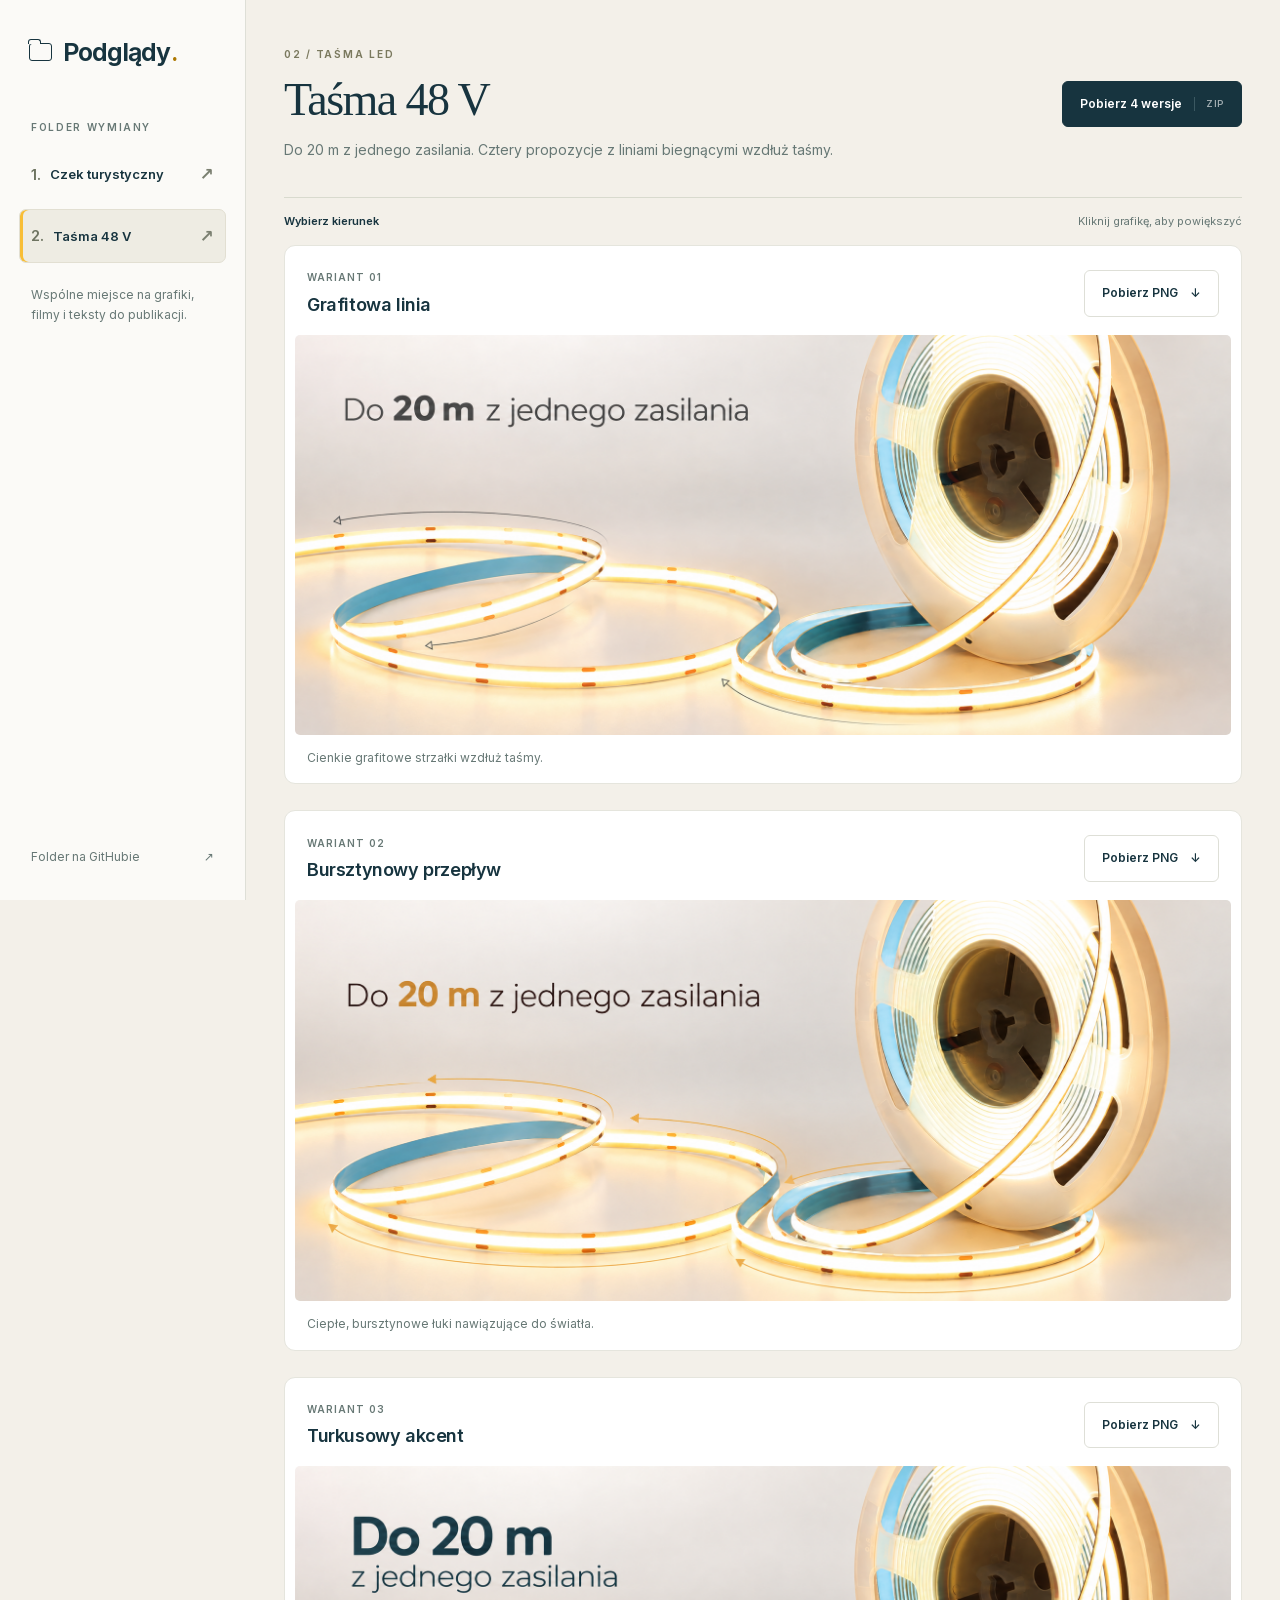
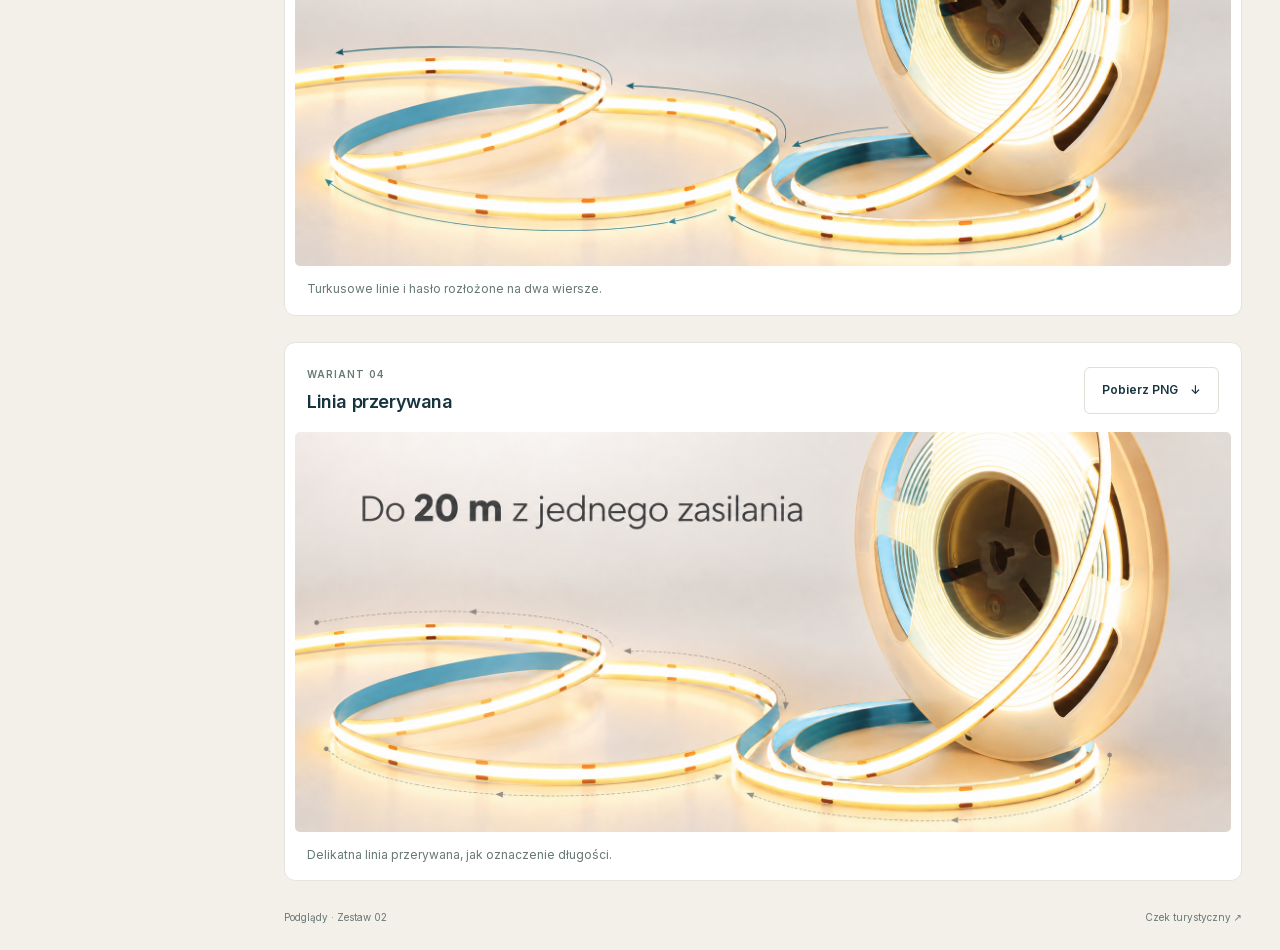
==== tasma-48v.html @ ebef5451 "Ustaw trzy ujęcia jacuzzi i dodaj cztery warianty taśmy 48 V" ====
<!doctype html>
<html lang="pl">
<head>
  <meta charset="utf-8">
  <meta name="viewport" content="width=device-width, initial-scale=1">
  <meta name="robots" content="noindex, nofollow">
  <meta name="theme-color" content="#f3f0e9">
  <title>Podglądy — Taśma 48 V</title>
  <link rel="icon" href="favicon.svg" type="image/svg+xml">
  <link rel="stylesheet" href="style.css?v=20260929-led">
</head>
<body>
  <a class="skip" href="#2-tasma-48v">Przejdź do materiałów</a>
  <aside class="sidebar">
    <a class="brand" href="./" aria-label="Podglądy — strona główna"><span class="folder-icon" aria-hidden="true"></span>Podglądy<span class="brand-dot">.</span></a>
    <p class="nav-label">Folder wymiany</p>
    <nav aria-label="Zestawy materiałów">
      <a class="nav-item" href="./#1-czek-turystyczny"><span class="nav-number">1.</span><span>Czek turystyczny</span><span class="nav-arrow" aria-hidden="true">↗</span></a>
      <a class="nav-item" href="tasma-48v.html" aria-current="page"><span class="nav-number">2.</span><span>Taśma 48 V</span><span class="nav-arrow" aria-hidden="true">↗</span></a>
    </nav>
    <p class="sidebar-note">Wspólne miejsce na grafiki, filmy i teksty do publikacji.</p>
    <a class="repo-link" href="https://github.com/bohunek5/podglady" target="_blank" rel="noopener">Folder na GitHubie <span aria-hidden="true">↗</span></a>
  </aside>


  <main id="2-tasma-48v">
    <header class="page-header"><div><p class="eyebrow">02 / Taśma LED</p><h1>Taśma 48 V</h1><p class="lead">Do 20 m z jednego zasilania. Cztery propozycje z liniami biegnącymi wzdłuż taśmy.</p></div><a class="button primary download-all" href="2-tasma-48v/TASMA_48V_4_WERSJE.zip" download>Pobierz 4 wersje <span>ZIP</span></a></header>
    <div class="section-bar"><span>Wybierz kierunek</span><span>Kliknij grafikę, aby powiększyć</span></div>
    <div class="variants-grid">
      <article class="card variant-card">
        <div class="variant-heading"><div><p class="asset-type">Wariant 01</p><h2>Grafitowa linia</h2></div><a class="button secondary" href="2-tasma-48v/01-grafit.png" download>Pobierz PNG <span aria-hidden="true">↓</span></a></div>
        <a class="image-link" href="2-tasma-48v/01-grafit.png" target="_blank" rel="noopener" aria-label="Powiększ: Grafitowa linia"><img src="2-tasma-48v/01-grafit.png" width="1918" height="820" alt="Taśma LED 48 V — Do 20 m z jednego zasilania. Cienkie grafitowe strzałki wzdłuż taśmy." fetchpriority="high"></a>
        <p class="variant-caption">Cienkie grafitowe strzałki wzdłuż taśmy.</p>
      </article>
      <article class="card variant-card">
        <div class="variant-heading"><div><p class="asset-type">Wariant 02</p><h2>Bursztynowy przepływ</h2></div><a class="button secondary" href="2-tasma-48v/02-bursztyn.png" download>Pobierz PNG <span aria-hidden="true">↓</span></a></div>
        <a class="image-link" href="2-tasma-48v/02-bursztyn.png" target="_blank" rel="noopener" aria-label="Powiększ: Bursztynowy przepływ"><img src="2-tasma-48v/02-bursztyn.png" width="1916" height="821" alt="Taśma LED 48 V — Do 20 m z jednego zasilania. Ciepłe, bursztynowe łuki nawiązujące do światła." loading="lazy"></a>
        <p class="variant-caption">Ciepłe, bursztynowe łuki nawiązujące do światła.</p>
      </article>
      <article class="card variant-card">
        <div class="variant-heading"><div><p class="asset-type">Wariant 03</p><h2>Turkusowy akcent</h2></div><a class="button secondary" href="2-tasma-48v/03-turkus.png" download>Pobierz PNG <span aria-hidden="true">↓</span></a></div>
        <a class="image-link" href="2-tasma-48v/03-turkus.png" target="_blank" rel="noopener" aria-label="Powiększ: Turkusowy akcent"><img src="2-tasma-48v/03-turkus.png" width="1918" height="820" alt="Taśma LED 48 V — Do 20 m z jednego zasilania. Turkusowe linie i hasło rozłożone na dwa wiersze." loading="lazy"></a>
        <p class="variant-caption">Turkusowe linie i hasło rozłożone na dwa wiersze.</p>
      </article>
      <article class="card variant-card">
        <div class="variant-heading"><div><p class="asset-type">Wariant 04</p><h2>Linia przerywana</h2></div><a class="button secondary" href="2-tasma-48v/04-przerywana.png" download>Pobierz PNG <span aria-hidden="true">↓</span></a></div>
        <a class="image-link" href="2-tasma-48v/04-przerywana.png" target="_blank" rel="noopener" aria-label="Powiększ: Linia przerywana"><img src="2-tasma-48v/04-przerywana.png" width="1918" height="820" alt="Taśma LED 48 V — Do 20 m z jednego zasilania. Delikatna linia przerywana, jak oznaczenie długości." loading="lazy"></a>
        <p class="variant-caption">Delikatna linia przerywana, jak oznaczenie długości.</p>
      </article>
    </div>
    <footer class="page-footer"><span>Podglądy · Zestaw 02</span><a href="./#1-czek-turystyczny">Czek turystyczny ↗</a></footer>
  </main>
</body>
</html>
---- style.css ----
@font-face{font-family:Inter;src:url(fonts/inter-ext.woff2) format('woff2');font-weight:100 900;font-display:swap;unicode-range:U+100-2BA,U+1E00-1EFF}
@font-face{font-family:Inter;src:url(fonts/inter-latin.woff2) format('woff2');font-weight:100 900;font-display:swap}
:root{color-scheme:light;--paper:#f3f0e9;--ink:#17343f;--muted:#677875;--line:#dedfd7;--yellow:#f8be36;--white:#fff;--sidebar:246px}
*{box-sizing:border-box}html{scroll-behavior:smooth;scroll-padding-top:24px}body{margin:0;background:var(--paper);color:var(--ink);font:15px/1.55 Inter,system-ui,sans-serif;-webkit-font-smoothing:antialiased}a{color:inherit;text-underline-offset:4px}button{font:inherit}a,button{-webkit-tap-highlight-color:transparent}a:focus-visible,button:focus-visible,video:focus-visible{outline:3px solid #b37e06;outline-offset:5px;border-radius:4px}.skip{position:fixed;left:16px;top:-100px;background:var(--ink);color:white;padding:12px;z-index:50}.skip:focus{top:12px}
.sidebar{position:fixed;inset:0 auto 0 0;width:var(--sidebar);padding:33px 19px;background:#fbfaf7;border-right:1px solid var(--line);display:flex;flex-direction:column}.brand{display:flex;align-items:center;gap:11px;font-size:25px;font-weight:650;letter-spacing:-1px;text-decoration:none;margin:0 10px 48px}.brand-dot{color:#ad7700;margin-left:-10px}.folder-icon{width:23px;height:18px;border:1.7px solid var(--ink);border-radius:3px;position:relative;display:block}.folder-icon:before{content:'';position:absolute;width:11px;height:4px;top:-5px;left:-1.7px;border:1.7px solid var(--ink);border-bottom:0;border-radius:3px 3px 0 0;background:#fbfaf7}.nav-label{font-size:10px;letter-spacing:1.65px;font-weight:600;text-transform:uppercase;color:var(--muted);margin:0 12px 12px}.nav-item{display:flex;align-items:center;gap:9px;text-decoration:none;padding:13px 11px;font-weight:600;font-size:13px;border-radius:7px;background:#eeece3;border:1px solid #e2dfd2;box-shadow:inset 3px 0 var(--yellow)}.nav-number{font-size:15px;color:#6e7461}.nav-arrow{margin-left:auto;font-size:17px;color:#7b8071}.sidebar-note{font-size:12px;line-height:1.7;color:var(--muted);margin:22px 12px;max-width:170px}.repo-link{margin:auto 12px 0;font-size:12px;color:var(--muted);text-decoration:none;display:flex;justify-content:space-between}.repo-link:hover{text-decoration:underline}
main{margin-left:var(--sidebar);max-width:1760px;padding:47px 38px 24px}.page-header{display:flex;align-items:center;justify-content:space-between;gap:24px;margin-bottom:36px}.eyebrow{font-size:10px;font-weight:650;letter-spacing:1.9px;text-transform:uppercase;margin:0 0 12px;color:#7a795e}h1{font:400 clamp(36px,3.6vw,56px)/1.08 Georgia,serif;letter-spacing:-1.6px;margin:0 0 15px}.lead{font-size:14px;color:var(--muted);max-width:550px;margin:0}.button{display:inline-flex;justify-content:center;align-items:center;gap:12px;font-size:12px;font-weight:600;text-decoration:none;padding:13px 17px;border-radius:6px;cursor:pointer;transition:background .15s,border-color .15s;white-space:nowrap;min-height:44px}.primary{background:var(--ink);border:1px solid var(--ink);color:#fff}.primary:hover{background:#294c57}.download-all{flex-shrink:0}.download-all span{font-size:9px;letter-spacing:.7px;opacity:.6;border-left:1px solid #547079;padding-left:11px}.secondary{border:1px solid var(--line);background:#fff;width:100%;justify-content:space-between}.secondary:hover{background:#f5f3ed;border-color:#bbc5bd}.section-bar{display:flex;justify-content:space-between;gap:20px;padding:15px 0;border-top:1px solid #d8dace;color:var(--muted);font-size:11px}.section-bar>span:first-child{font-weight:600;color:var(--ink)}
.grid{display:grid;grid-template-columns:repeat(2,minmax(0,1fr));gap:20px;align-items:start}.card{min-width:0;background:var(--white);border:1px solid #e5e5dd;border-radius:11px;overflow:hidden;padding:10px}.card img,.card video{display:block;width:100%;height:auto;border-radius:5px;background:#082735}.image-link{display:block}.card-body{padding:17px 8px 9px}.asset-type{display:flex;align-items:center;justify-content:space-between;font-size:10px;letter-spacing:1px;text-transform:uppercase;font-weight:600;color:var(--muted);margin:0 0 9px}.asset-type span{font-size:9px;border:1px solid var(--line);border-radius:3px;padding:1px 5px;font-weight:500}h2{font-size:18px;letter-spacing:-.4px;font-weight:600;line-height:1.3;margin:0 0 8px}.meta{font-size:11px;color:var(--muted);margin:0 0 18px}.extra{font-size:10px;color:var(--muted);line-height:1.7;margin:12px 0 0}.extra a{color:var(--ink)}
.copy-section{margin-top:36px;padding:28px;background:#fbfaf7;border:1px solid #e1e1d7;border-radius:10px}.copy-heading{display:flex;justify-content:space-between;align-items:center;gap:20px}.copy-heading h2{font:400 32px/1.1 Georgia,serif;letter-spacing:-.6px}.copy-heading p:not(.eyebrow){font-size:12px;color:var(--muted);margin:10px 0 0}.copy-heading .eyebrow{margin-bottom:10px}pre{font:13px/1.8 Inter,system-ui,sans-serif;white-space:pre-wrap;overflow-wrap:anywhere;margin:22px 0 17px;border-top:1px solid var(--line);padding-top:23px;color:#3f555b}.copy-footer{display:flex;justify-content:space-between;gap:16px;font-size:11px}.copy-footer a{color:#386873}.copy-footer span{color:#476642}.page-footer{display:flex;justify-content:space-between;gap:16px;margin-top:29px;font-size:10px;color:var(--muted)}.page-footer a{text-decoration:none}.page-footer a:hover{text-decoration:underline}
.player{background:#082735;border-radius:5px;overflow:hidden}.card .player video{border-radius:0;cursor:pointer}.player-controls{height:45px;display:flex;align-items:center;gap:8px;padding:0 7px;color:white}.player-controls button{display:flex;align-items:center;justify-content:center;border:0;background:none;color:white;min-width:29px;min-height:40px;padding:0;font-size:13px;cursor:pointer}.player-time{font:10px/1 Inter,system-ui,sans-serif;white-space:nowrap;font-variant-numeric:tabular-nums}.player-seek{min-width:25px;flex:1;width:100%;height:25px;accent-color:#f8be36;cursor:pointer;margin:0}.player-controls .fullscreen-button{font-size:24px}.player:fullscreen{display:flex;flex-direction:column;align-items:center;justify-content:center;border-radius:0;width:100vw;height:100vh}.player:fullscreen video{height:calc(100vh - 55px);width:100%;object-fit:contain}.player:fullscreen .player-controls{width:100%;max-width:1000px;height:55px;padding:0 20px;gap:16px}.player:fullscreen .player-time{font-size:13px}.player-controls :focus-visible{outline:2px solid #f8be36;outline-offset:1px}
@media(min-width:1800px){main{margin-right:auto;margin-left:max(var(--sidebar),calc((100vw - 1550px)/2));max-width:1550px}}
@media(max-width:1200px){:root{--sidebar:212px}.sidebar{padding-inline:14px}.brand{font-size:23px}.nav-item{font-size:12px;gap:7px}main{padding:36px 24px 24px}.page-header{align-items:flex-start}.download-all{font-size:11px;padding:11px 12px;gap:7px}.grid{gap:13px}.card{padding:8px}.card-body{padding-inline:4px}h2{font-size:16px}.meta{font-size:10px}}
@media(max-width:1000px){.page-header{flex-wrap:wrap;gap:20px}.grid{grid-template-columns:repeat(2,minmax(0,1fr))}.copy-section{padding:23px}}
@media(max-width:760px){.sidebar{position:relative;width:auto;padding:21px 20px 18px;border-right:0;border-bottom:1px solid var(--line)}.brand{font-size:24px;margin:0 0 22px}.nav-label{display:none}.nav-item{max-width:290px;font-size:13px;padding:12px}.sidebar-note,.repo-link{display:none}main{margin:0;padding:30px 20px 20px}.page-header{margin-bottom:26px}h1{font-size:42px}.lead{font-size:13px}.section-bar{font-size:10px}.grid{gap:16px}.copy-heading{align-items:flex-start;flex-wrap:wrap}.copy-heading h2{font-size:30px}.copy-footer{flex-direction:column;gap:5px}}
@media(max-width:520px){.grid{grid-template-columns:minmax(0,1fr)}.card:last-child{grid-column:auto;grid-row:auto}.card{padding:11px}.card-body{padding:19px 9px 12px}h2{font-size:20px}.meta{font-size:12px}.asset-type{font-size:11px}.extra{font-size:12px}.button{font-size:13px}.copy-section{padding:22px 18px}.page-footer{font-size:9px}.section-bar{gap:8px}.section-bar>span:last-child{font-size:9px}}
@media(prefers-reduced-motion:reduce){html{scroll-behavior:auto}*{transition:none!important}}

nav{display:grid;gap:7px}.nav-item{background:transparent;border-color:transparent;box-shadow:none}.nav-item:hover{background:#f3f0e9}.nav-item[aria-current="page"]{background:#eeece3;border-color:#e2dfd2;box-shadow:inset 3px 0 var(--yellow)}
.variants-grid{display:grid;gap:26px;max-width:1440px}.variant-heading{display:flex;justify-content:space-between;align-items:center;gap:20px;padding:14px 12px 18px}.variant-heading .asset-type{margin-bottom:7px}.variant-heading h2{margin:0}.variant-heading .button{width:auto}.variant-caption{margin:0;padding:14px 12px 6px;color:var(--muted);font-size:12px}.variant-card img{background:#eee9e1}@media(max-width:520px){.variant-heading{padding:8px 2px 16px;gap:10px}.variant-heading h2{font-size:16px}.variant-heading .button{padding:9px 11px;font-size:11px}.variant-caption{padding:12px 2px 2px}}
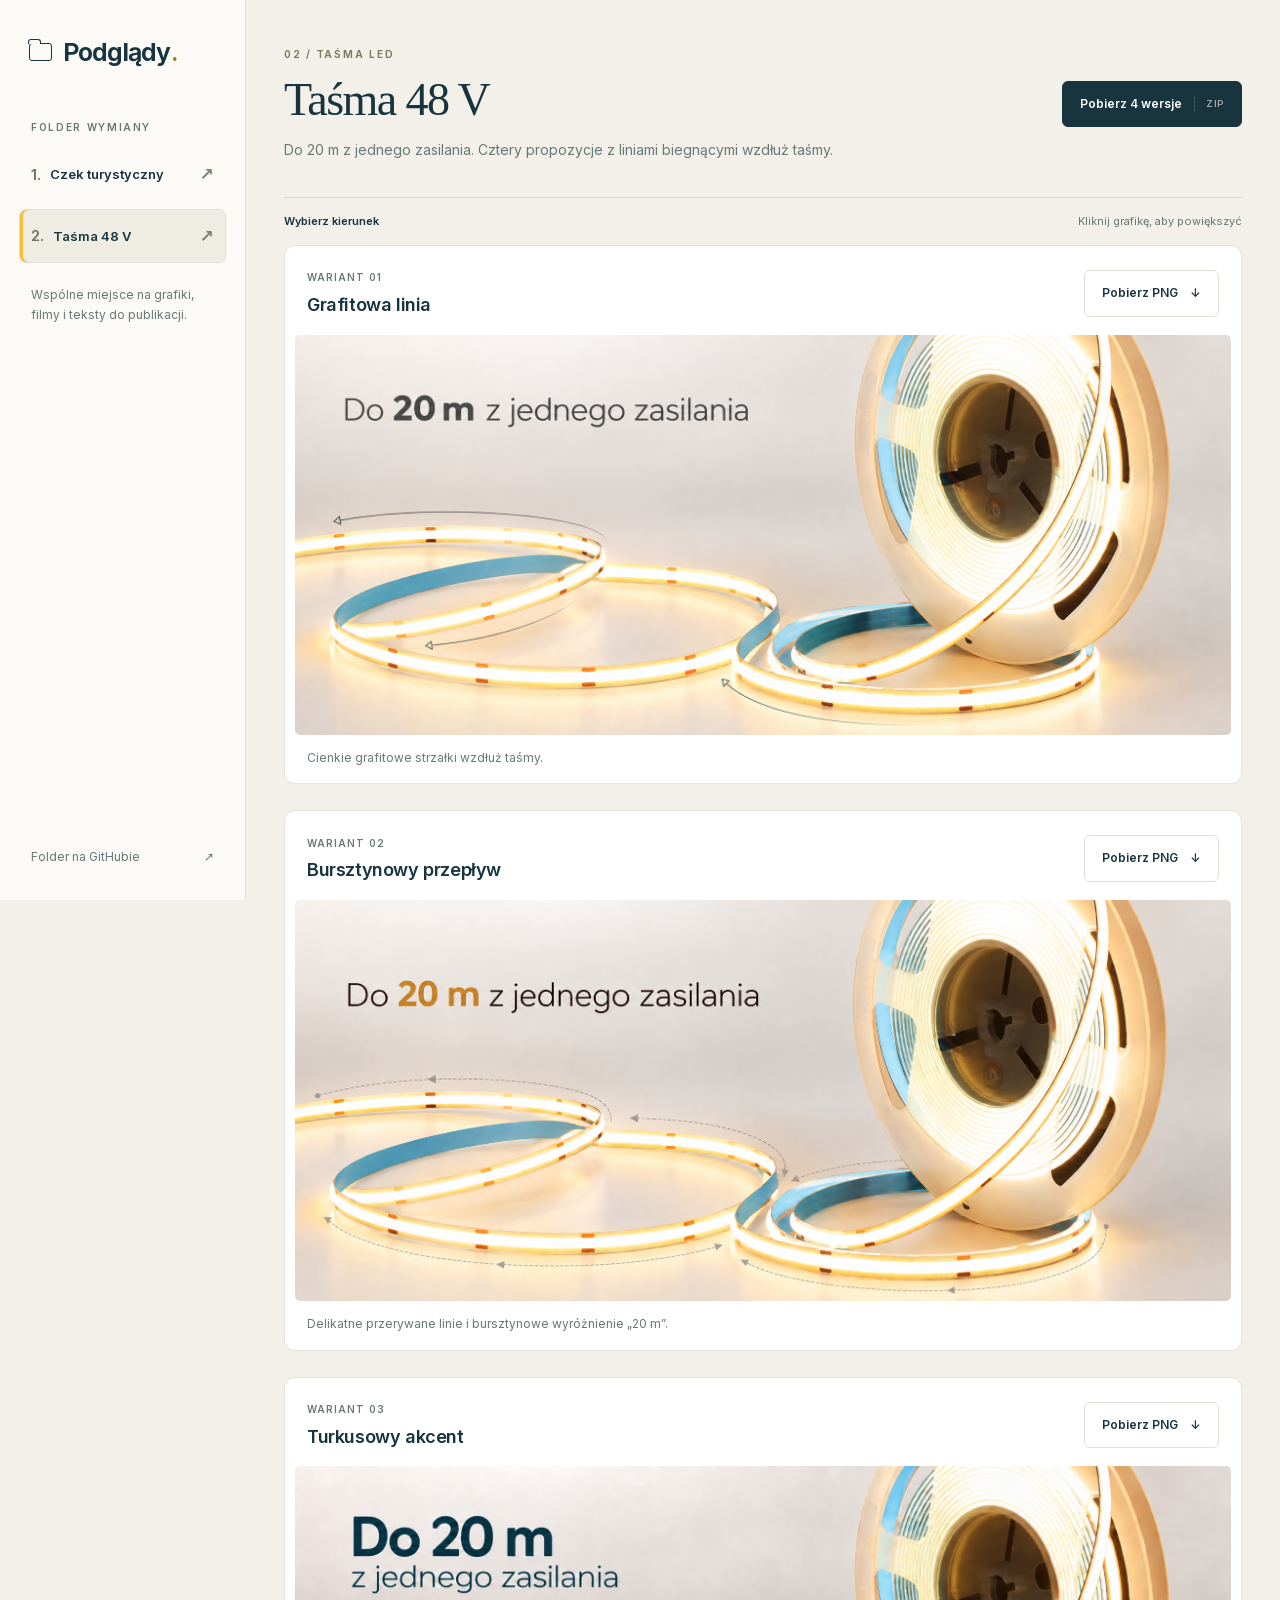
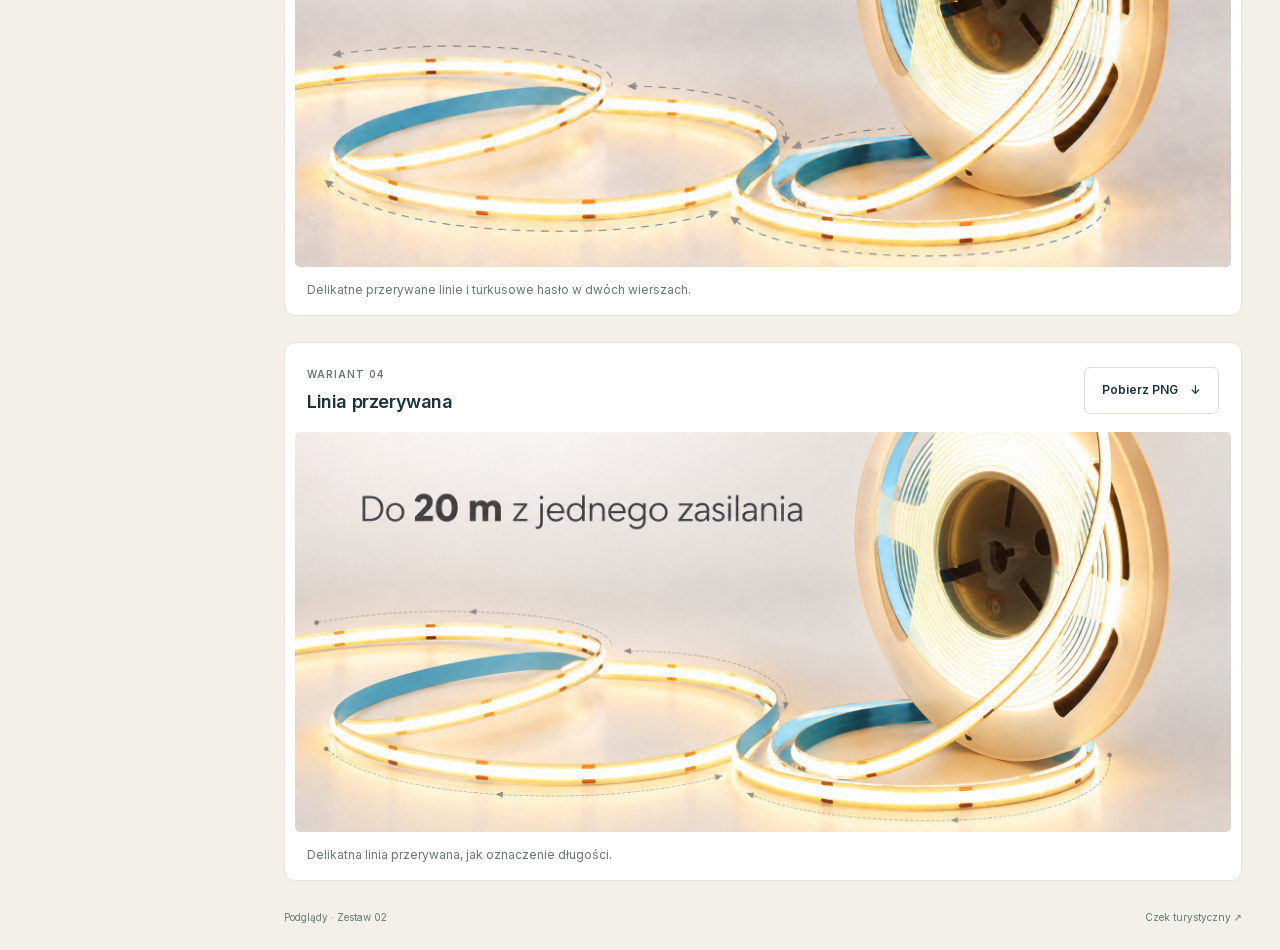
==== commit 5a194608: "Dodaj przerywane linie do wariantów 2 i 3 taśmy 48 V" ====
--- a/tasma-48v.html
+++ b/tasma-48v.html
@@ -24,27 +24,27 @@
 
 
   <main id="2-tasma-48v">
-    <header class="page-header"><div><p class="eyebrow">02 / Taśma LED</p><h1>Taśma 48 V</h1><p class="lead">Do 20 m z jednego zasilania. Cztery propozycje z liniami biegnącymi wzdłuż taśmy.</p></div><a class="button primary download-all" href="2-tasma-48v/TASMA_48V_4_WERSJE.zip" download>Pobierz 4 wersje <span>ZIP</span></a></header>
+    <header class="page-header"><div><p class="eyebrow">02 / Taśma LED</p><h1>Taśma 48 V</h1><p class="lead">Do 20 m z jednego zasilania. Cztery propozycje z liniami biegnącymi wzdłuż taśmy.</p></div><a class="button primary download-all" href="2-tasma-48v/TASMA_48V_4_WERSJE.zip?v=20260929154539" download>Pobierz 4 wersje <span>ZIP</span></a></header>
     <div class="section-bar"><span>Wybierz kierunek</span><span>Kliknij grafikę, aby powiększyć</span></div>
     <div class="variants-grid">
       <article class="card variant-card">
-        <div class="variant-heading"><div><p class="asset-type">Wariant 01</p><h2>Grafitowa linia</h2></div><a class="button secondary" href="2-tasma-48v/01-grafit.png" download>Pobierz PNG <span aria-hidden="true">↓</span></a></div>
-        <a class="image-link" href="2-tasma-48v/01-grafit.png" target="_blank" rel="noopener" aria-label="Powiększ: Grafitowa linia"><img src="2-tasma-48v/01-grafit.png" width="1918" height="820" alt="Taśma LED 48 V — Do 20 m z jednego zasilania. Cienkie grafitowe strzałki wzdłuż taśmy." fetchpriority="high"></a>
+        <div class="variant-heading"><div><p class="asset-type">Wariant 01</p><h2>Grafitowa linia</h2></div><a class="button secondary" href="2-tasma-48v/01-grafit.png?v=20260929154539" download>Pobierz PNG <span aria-hidden="true">↓</span></a></div>
+        <a class="image-link" href="2-tasma-48v/01-grafit.png?v=20260929154539" target="_blank" rel="noopener" aria-label="Powiększ: Grafitowa linia"><img src="2-tasma-48v/01-grafit.png?v=20260929154539" width="1918" height="820" alt="Taśma LED 48 V — Do 20 m z jednego zasilania. Cienkie grafitowe strzałki wzdłuż taśmy." fetchpriority="high"></a>
         <p class="variant-caption">Cienkie grafitowe strzałki wzdłuż taśmy.</p>
       </article>
       <article class="card variant-card">
-        <div class="variant-heading"><div><p class="asset-type">Wariant 02</p><h2>Bursztynowy przepływ</h2></div><a class="button secondary" href="2-tasma-48v/02-bursztyn.png" download>Pobierz PNG <span aria-hidden="true">↓</span></a></div>
-        <a class="image-link" href="2-tasma-48v/02-bursztyn.png" target="_blank" rel="noopener" aria-label="Powiększ: Bursztynowy przepływ"><img src="2-tasma-48v/02-bursztyn.png" width="1916" height="821" alt="Taśma LED 48 V — Do 20 m z jednego zasilania. Ciepłe, bursztynowe łuki nawiązujące do światła." loading="lazy"></a>
-        <p class="variant-caption">Ciepłe, bursztynowe łuki nawiązujące do światła.</p>
+        <div class="variant-heading"><div><p class="asset-type">Wariant 02</p><h2>Bursztynowy przepływ</h2></div><a class="button secondary" href="2-tasma-48v/02-bursztyn.png?v=20260929154539" download>Pobierz PNG <span aria-hidden="true">↓</span></a></div>
+        <a class="image-link" href="2-tasma-48v/02-bursztyn.png?v=20260929154539" target="_blank" rel="noopener" aria-label="Powiększ: Bursztynowy przepływ"><img src="2-tasma-48v/02-bursztyn.png?v=20260929154539" width="1915" height="821" alt="Taśma LED 48 V — Do 20 m z jednego zasilania. Delikatne przerywane linie i bursztynowe wyróżnienie „20 m”." loading="lazy"></a>
+        <p class="variant-caption">Delikatne przerywane linie i bursztynowe wyróżnienie „20 m”.</p>
       </article>
       <article class="card variant-card">
-        <div class="variant-heading"><div><p class="asset-type">Wariant 03</p><h2>Turkusowy akcent</h2></div><a class="button secondary" href="2-tasma-48v/03-turkus.png" download>Pobierz PNG <span aria-hidden="true">↓</span></a></div>
-        <a class="image-link" href="2-tasma-48v/03-turkus.png" target="_blank" rel="noopener" aria-label="Powiększ: Turkusowy akcent"><img src="2-tasma-48v/03-turkus.png" width="1918" height="820" alt="Taśma LED 48 V — Do 20 m z jednego zasilania. Turkusowe linie i hasło rozłożone na dwa wiersze." loading="lazy"></a>
-        <p class="variant-caption">Turkusowe linie i hasło rozłożone na dwa wiersze.</p>
+        <div class="variant-heading"><div><p class="asset-type">Wariant 03</p><h2>Turkusowy akcent</h2></div><a class="button secondary" href="2-tasma-48v/03-turkus.png?v=20260929154539" download>Pobierz PNG <span aria-hidden="true">↓</span></a></div>
+        <a class="image-link" href="2-tasma-48v/03-turkus.png?v=20260929154539" target="_blank" rel="noopener" aria-label="Powiększ: Turkusowy akcent"><img src="2-tasma-48v/03-turkus.png?v=20260929154539" width="1918" height="820" alt="Taśma LED 48 V — Do 20 m z jednego zasilania. Delikatne przerywane linie i turkusowe hasło w dwóch wierszach." loading="lazy"></a>
+        <p class="variant-caption">Delikatne przerywane linie i turkusowe hasło w dwóch wierszach.</p>
       </article>
       <article class="card variant-card">
-        <div class="variant-heading"><div><p class="asset-type">Wariant 04</p><h2>Linia przerywana</h2></div><a class="button secondary" href="2-tasma-48v/04-przerywana.png" download>Pobierz PNG <span aria-hidden="true">↓</span></a></div>
-        <a class="image-link" href="2-tasma-48v/04-przerywana.png" target="_blank" rel="noopener" aria-label="Powiększ: Linia przerywana"><img src="2-tasma-48v/04-przerywana.png" width="1918" height="820" alt="Taśma LED 48 V — Do 20 m z jednego zasilania. Delikatna linia przerywana, jak oznaczenie długości." loading="lazy"></a>
+        <div class="variant-heading"><div><p class="asset-type">Wariant 04</p><h2>Linia przerywana</h2></div><a class="button secondary" href="2-tasma-48v/04-przerywana.png?v=20260929154539" download>Pobierz PNG <span aria-hidden="true">↓</span></a></div>
+        <a class="image-link" href="2-tasma-48v/04-przerywana.png?v=20260929154539" target="_blank" rel="noopener" aria-label="Powiększ: Linia przerywana"><img src="2-tasma-48v/04-przerywana.png?v=20260929154539" width="1918" height="820" alt="Taśma LED 48 V — Do 20 m z jednego zasilania. Delikatna linia przerywana, jak oznaczenie długości." loading="lazy"></a>
         <p class="variant-caption">Delikatna linia przerywana, jak oznaczenie długości.</p>
       </article>
     </div>
